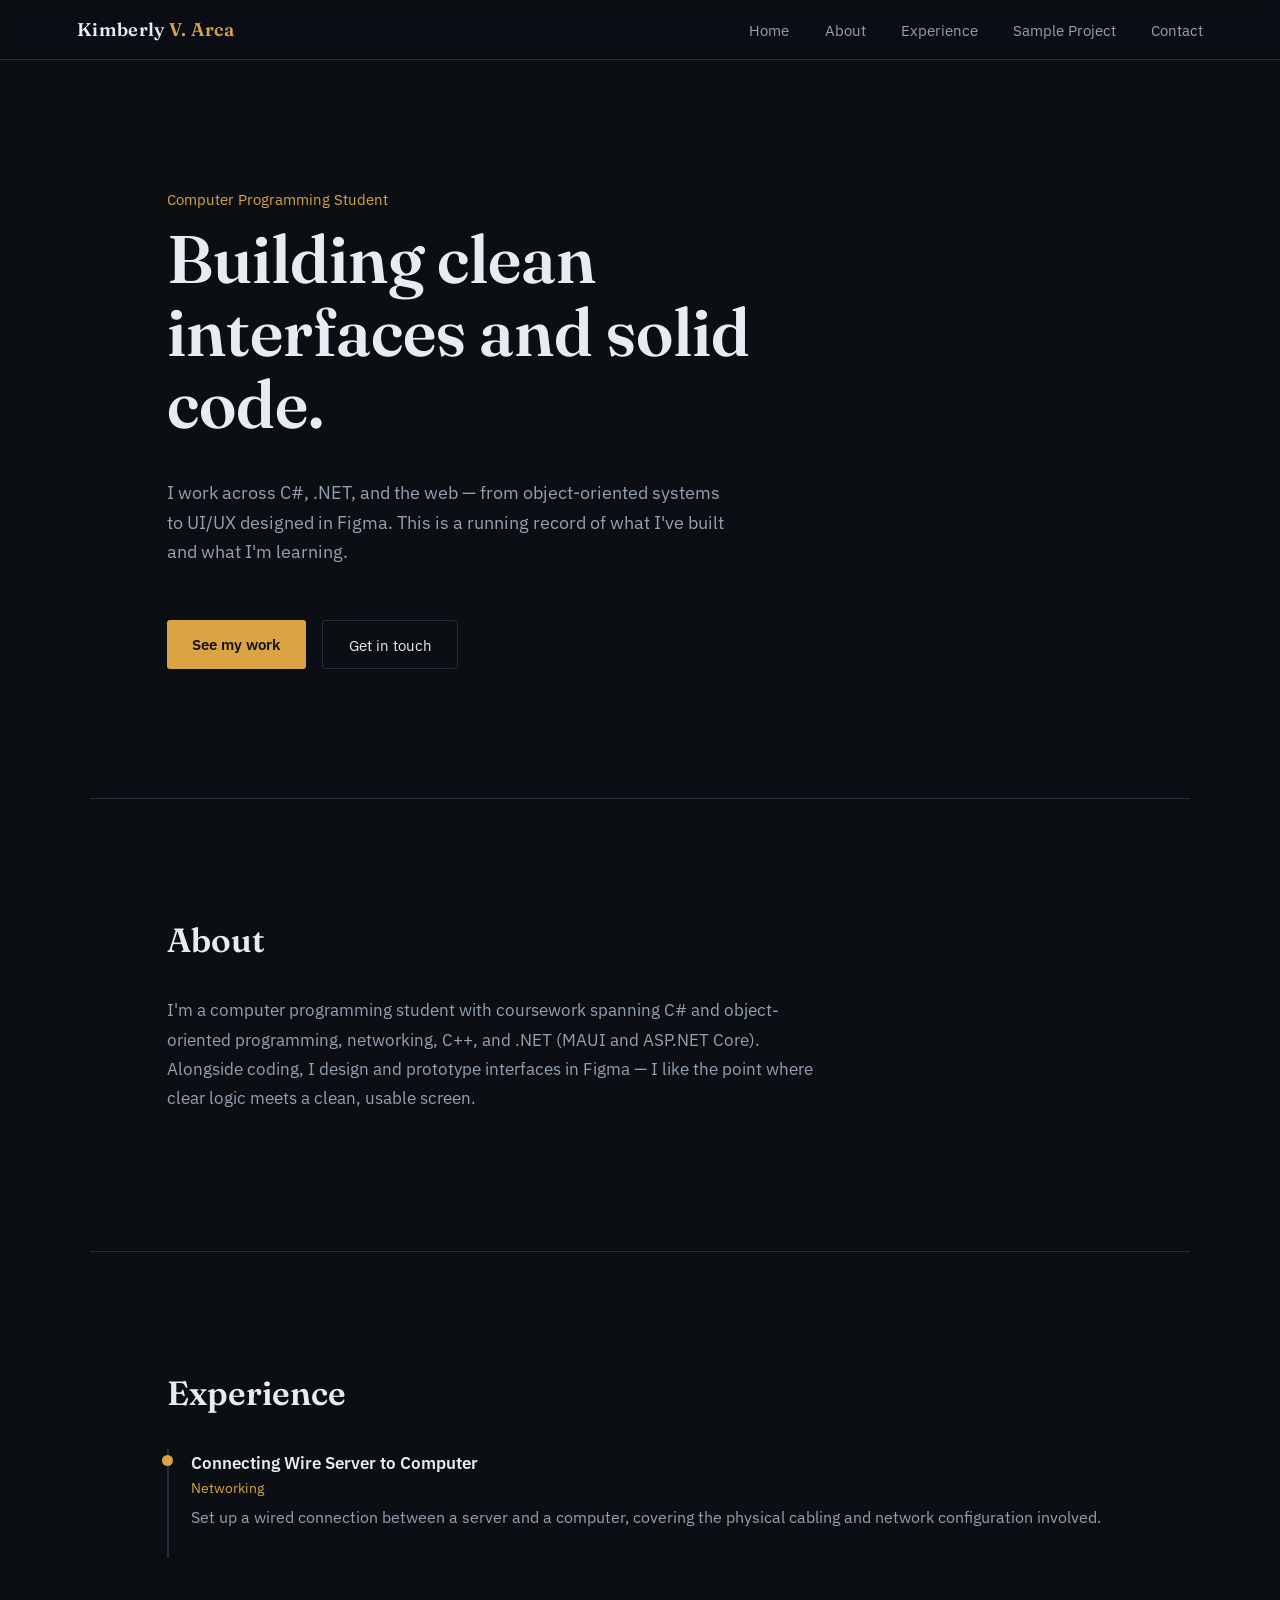
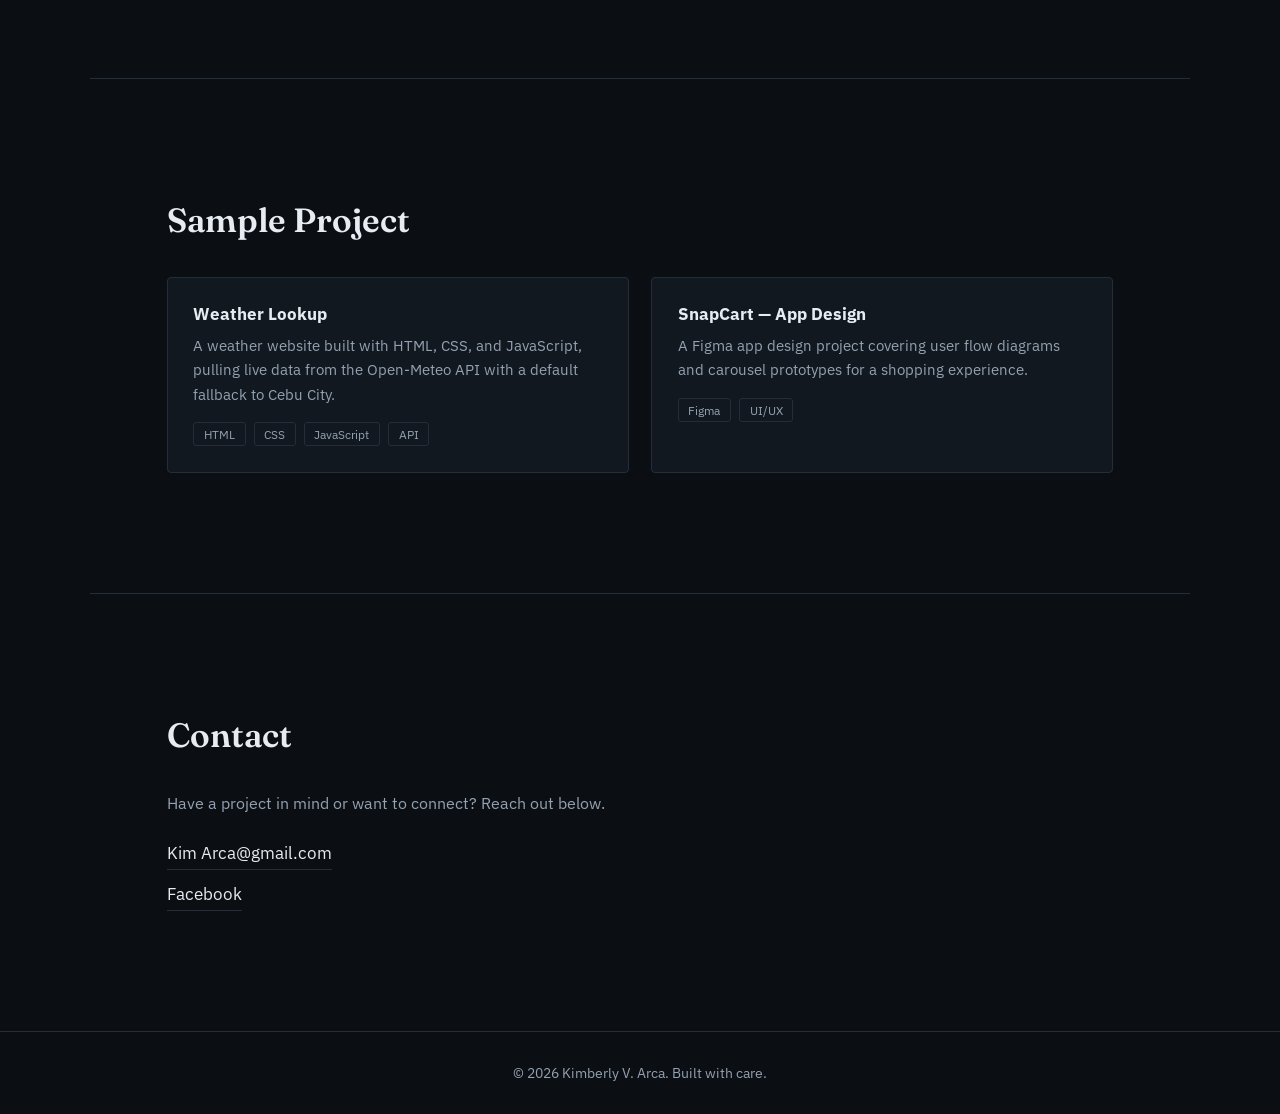
==== index.html @ ec8a4c41 "Rename Kim.html to index.html" ====
<!DOCTYPE html>
<html lang="en">
<head>
<meta charset="UTF-8">
<meta name="viewport" content="width=device-width, initial-scale=1, viewport-fit=cover">
<title>Kimberly V. Arca — Portfolio</title>
<link rel="preconnect" href="https://fonts.googleapis.com">
<link rel="preconnect" href="https://fonts.gstatic.com" crossorigin>
<link href="https://fonts.googleapis.com/css2?family=Fraunces:opsz,wght@9..144,400;9..144,600&family=IBM+Plex+Sans:wght@400;500;600&display=swap" rel="stylesheet">
<link rel="stylesheet" href="kim.css">
</head>
<body>

<header>
  <a href="#home" class="brand">Kimberly <span>V. Arca</span></a>
  <button class="menu-toggle" id="menuToggle" aria-expanded="false" aria-controls="mainNav">Menu</button>
  <nav id="mainNav">
    <a href="#home">Home</a>
    <a href="#about">About</a>
    <a href="#experience">Experience</a>
    <a href="#projects">Sample Project</a>
    <a href="#contact">Contact</a>
  </nav>
</header>

<section id="home">
  <div class="eyebrow">Computer Programming Student</div>
  <h1>Building clean interfaces and solid code.</h1>
  <p>I work across C#, .NET, and the web — from object-oriented systems to UI/UX designed in Figma. This is a running record of what I've built and what I'm learning.</p>
  <div class="cta-row">
    <a href="#projects" class="btn btn-primary">See my work</a>
    <a href="#contact" class="btn btn-ghost">Get in touch</a>
  </div>
</section>

<section id="about">
  <h2>About</h2>
  <p>I'm a computer programming student with coursework spanning C# and object-oriented programming, networking, C++, and .NET (MAUI and ASP.NET Core). Alongside coding, I design and prototype interfaces in Figma — I like the point where clear logic meets a clean, usable screen.</p>
</section>

<section id="experience">
  <h2>Experience</h2>
  <div class="exp-item">
    <h3>Connecting Wire Server to Computer</h3>
    <div class="meta">Networking</div>
    <p>Set up a wired connection between a server and a computer, covering the physical cabling and network configuration involved.</p>
  </div>
</section>

<section id="projects">
  <h2>Sample Project</h2>
  <div class="proj-grid">
    <div class="proj-card">
      <h3>Weather Lookup</h3>
      <p>A weather website built with HTML, CSS, and JavaScript, pulling live data from the Open-Meteo API with a default fallback to Cebu City.</p>
      <div class="proj-tags"><span>HTML</span><span>CSS</span><span>JavaScript</span><span>API</span></div>
    </div>
    <div class="proj-card">
      <h3>SnapCart — App Design</h3>
      <p>A Figma app design project covering user flow diagrams and carousel prototypes for a shopping experience.</p>
      <div class="proj-tags"><span>Figma</span><span>UI/UX</span></div>
    </div>
  </div>
</section>

<section id="contact">
  <h2>Contact</h2>
  <p>Have a project in mind or want to connect? Reach out below.</p>
  <div class="contact-links">
    <a href="mailto:jay@example.com">Kim Arca@gmail.com</a>
    <a href="https://www.facebook.com/profile.php?id=100093212272700" target="_blank" rel="noopener">Facebook</a>

  </div>
</section>

<footer>© 2026 Kimberly V. Arca. Built with care.</footer>

<script src="Kim.js"></script>
</body>
</html>
---- kim.css ----
:root{
  --bg:#0B0F14;
  --surface:#111820;
  --surface-2:#151E28;
  --line:#232E3A;
  --text:#E7ECF2;
  --text-dim:#93A1B0;
  --accent:#D9A441;
  box-sizing:border-box;
  padding-top:env(safe-area-inset-top,0px);
  padding-bottom:env(safe-area-inset-bottom,0px);
}
*{box-sizing:border-box;}
html{scroll-behavior:smooth;scroll-padding-top:76px;}
body{
  margin:0;background:var(--bg);color:var(--text);
  font-family:'IBM Plex Sans',system-ui,sans-serif;
  -webkit-font-smoothing:antialiased;
}
h1,h2,.brand{font-family:'Fraunces',Georgia,serif;}
a{color:inherit;text-decoration:none;}

header{
  position:sticky;top:env(safe-area-inset-top,0px);z-index:50;
  display:flex;align-items:center;justify-content:space-between;
  padding:18px 6vw;
  background:rgba(11,15,20,0.85);backdrop-filter:blur(10px);
  border-bottom:1px solid var(--line);
}
.brand{font-size:1.15rem;font-weight:600;letter-spacing:.02em;}
.brand span{color:var(--accent);}
nav{display:flex;gap:2.2rem;}
nav a{
  font-size:0.95rem;color:var(--text-dim);position:relative;
  transition:color .2s ease;
}
nav a:hover, nav a:focus-visible{color:var(--text);}
nav a::after{
  content:"";position:absolute;left:0;bottom:-6px;width:0;height:1px;
  background:var(--accent);transition:width .25s ease;
}
nav a:hover::after, nav a:focus-visible::after{width:100%;}
nav a:focus-visible{outline:2px solid var(--accent);outline-offset:4px;}
.menu-toggle{display:none;background:none;border:1px solid var(--line);color:var(--text);
  padding:8px 12px;border-radius:4px;font-size:1rem;}

section{padding:min(14vh,120px) 6vw;max-width:1100px;margin:0 auto;}
section + section{border-top:1px solid var(--line);}

#home{
  min-height:82vh;display:flex;flex-direction:column;justify-content:center;
  max-width:1100px;
}
#home .eyebrow{color:var(--accent);font-size:0.95rem;margin-bottom:0.9rem;}
#home h1{font-size:clamp(2.4rem,6vw,4.2rem);line-height:1.08;font-weight:600;
  max-width:14ch;margin:0 0 1.2rem;}
#home p{color:var(--text-dim);font-size:1.15rem;max-width:52ch;line-height:1.6;}
.cta-row{margin-top:2.2rem;display:flex;gap:1rem;flex-wrap:wrap;}
.btn{padding:0.85rem 1.6rem;border-radius:3px;font-size:0.95rem;}
.btn-primary{background:var(--accent);color:#141414;font-weight:600;}
.btn-ghost{border:1px solid var(--line);color:var(--text);}

h2{font-size:clamp(1.6rem,3vw,2.1rem);font-weight:600;margin:0 0 2.2rem;}

#about p{color:var(--text-dim);line-height:1.75;max-width:65ch;font-size:1.05rem;}

.exp-item{border-left:2px solid var(--line);padding:0.2rem 0 1.8rem 1.4rem;position:relative;}
.exp-item::before{content:"";position:absolute;left:-6.5px;top:6px;width:11px;height:11px;
  border-radius:50%;background:var(--accent);}
.exp-item h3{margin:0 0 0.3rem;font-size:1.05rem;font-weight:600;}
.exp-item .meta{color:var(--accent);font-size:0.85rem;margin-bottom:0.5rem;}
.exp-item p{color:var(--text-dim);margin:0;line-height:1.6;font-size:0.97rem;}

.proj-grid{display:grid;grid-template-columns:repeat(auto-fit,minmax(260px,1fr));gap:1.4rem;}
.proj-card{background:var(--surface);border:1px solid var(--line);padding:1.6rem;border-radius:4px;}
.proj-card h3{margin:0 0 0.5rem;font-size:1.05rem;}
.proj-card p{color:var(--text-dim);font-size:0.95rem;line-height:1.6;margin:0 0 1rem;}
.proj-tags{display:flex;gap:0.5rem;flex-wrap:wrap;}
.proj-tags span{font-size:0.78rem;color:var(--text-dim);border:1px solid var(--line);
  padding:0.2rem 0.6rem;border-radius:3px;}

#contact p{color:var(--text-dim);max-width:50ch;line-height:1.6;}
.contact-links{margin-top:1.6rem;display:flex;flex-direction:column;gap:0.8rem;}
.contact-links a{font-size:1.05rem;border-bottom:1px solid var(--line);padding-bottom:0.3rem;
  width:fit-content;}
.contact-links a:hover{border-color:var(--accent);color:var(--accent);}

footer{padding:2rem 6vw;color:var(--text-dim);font-size:0.85rem;text-align:center;
  border-top:1px solid var(--line);}

@media(max-width:720px){
  nav{position:fixed;top:64px;left:0;right:0;background:var(--bg);
    flex-direction:column;padding:1.4rem 6vw;gap:1.2rem;
    border-bottom:1px solid var(--line);transform:translateY(-130%);
    transition:transform .25s ease;}
  nav.open{transform:translateY(0);}
  .menu-toggle{display:block;}
}
@media (prefers-reduced-motion: reduce){
  html{scroll-behavior:auto;}
  *{transition:none !important;}
}
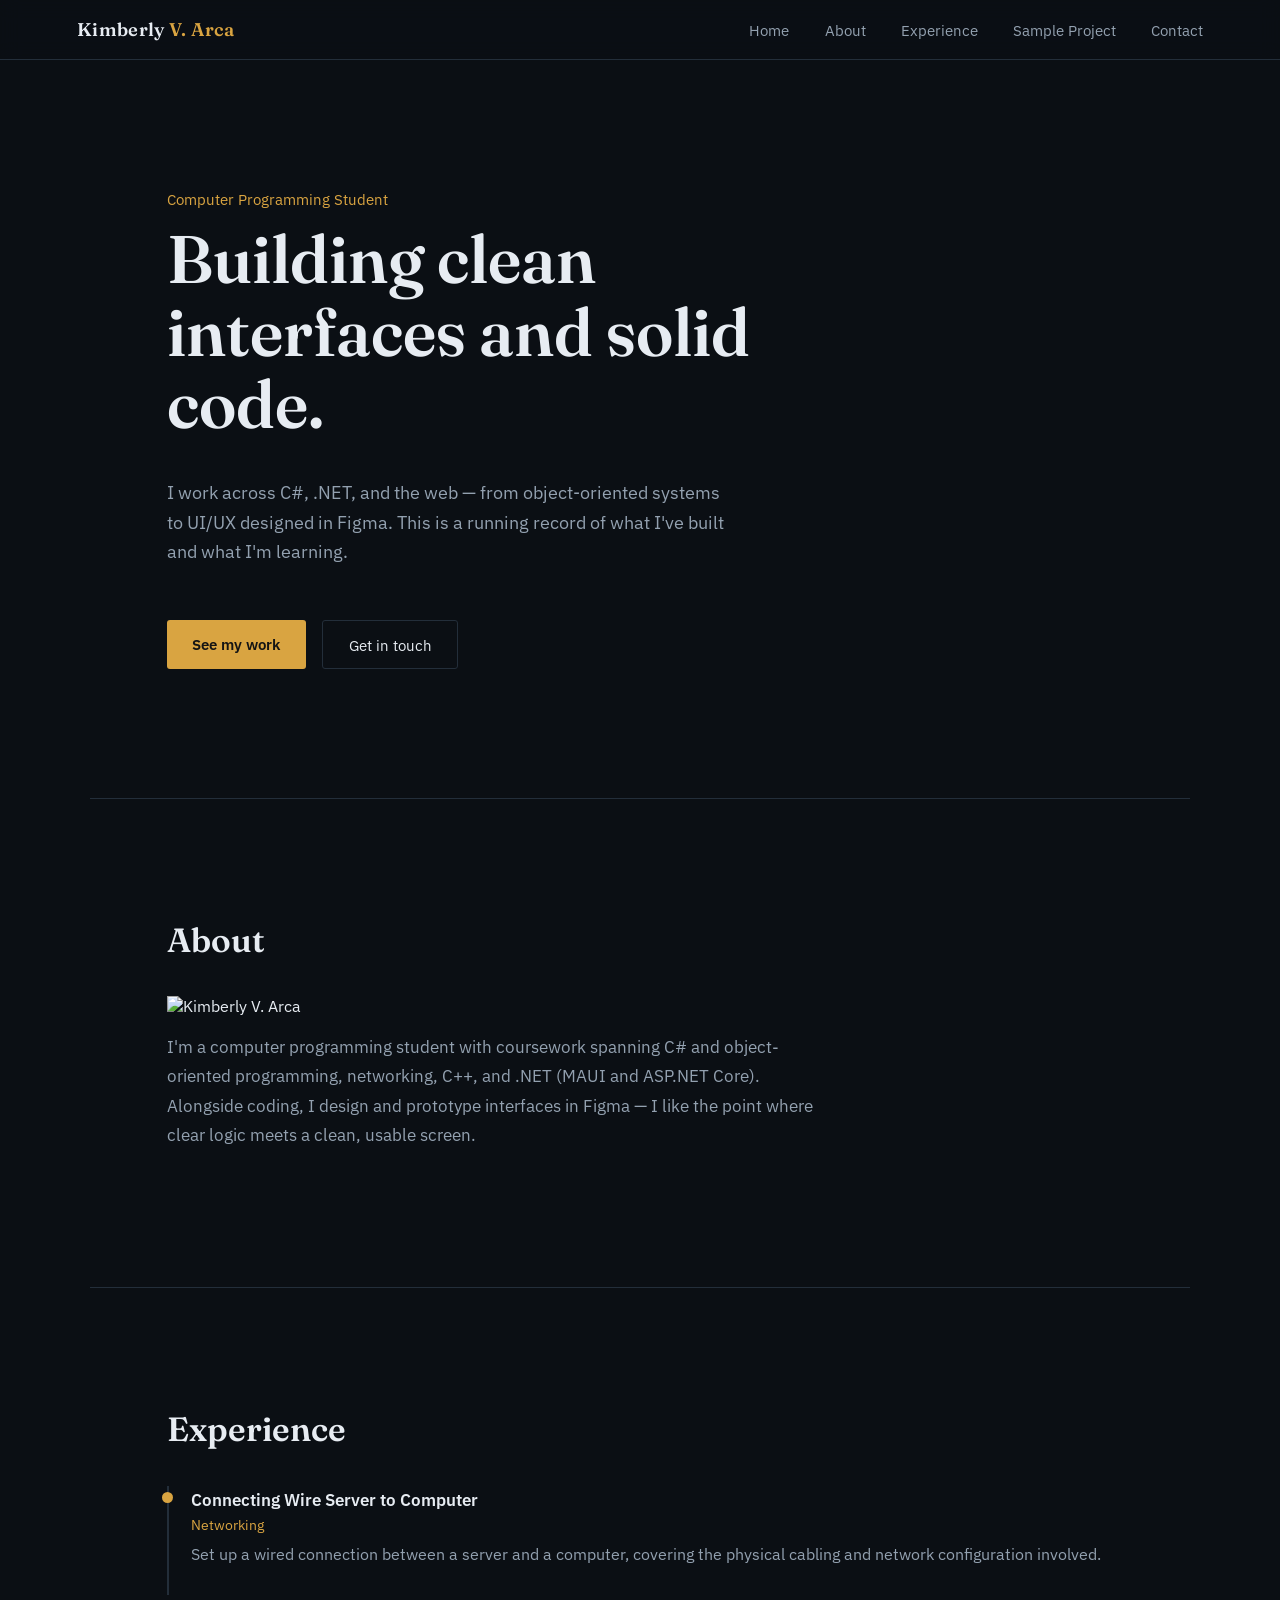
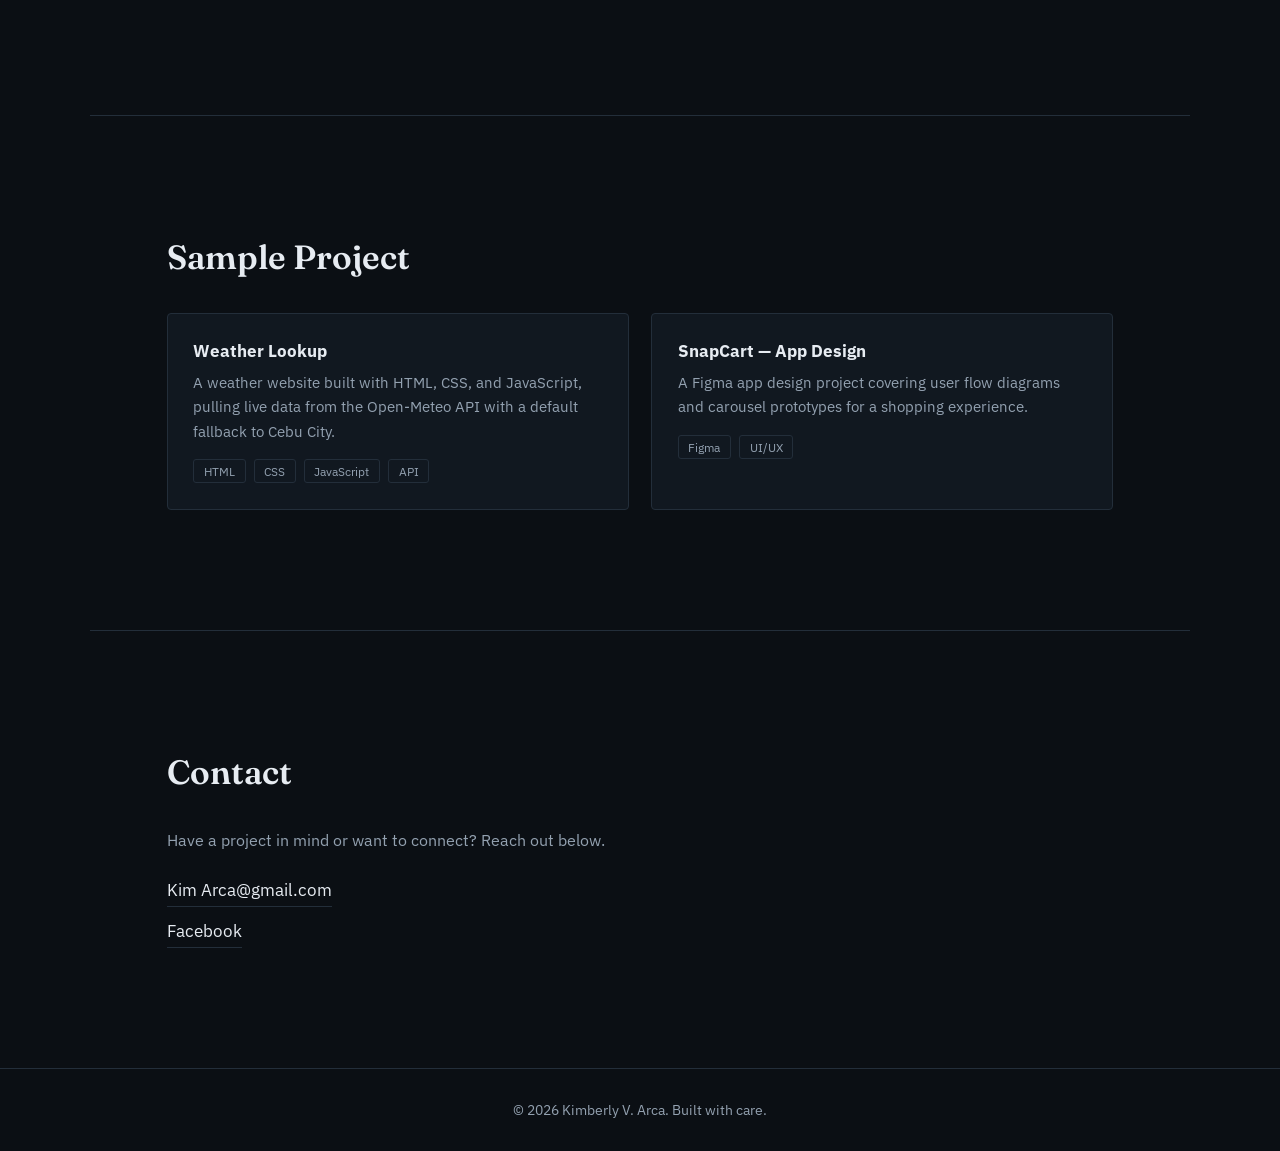
==== commit b1f6d8bd: "Update index.html" ====
--- a/index.html
+++ b/index.html
@@ -35,6 +35,7 @@
 
 <section id="about">
   <h2>About</h2>
+  <img src="Kim2.jpg" alt="Kimberly V. Arca" class="about-photo">
   <p>I'm a computer programming student with coursework spanning C# and object-oriented programming, networking, C++, and .NET (MAUI and ASP.NET Core). Alongside coding, I design and prototype interfaces in Figma — I like the point where clear logic meets a clean, usable screen.</p>
 </section>
 
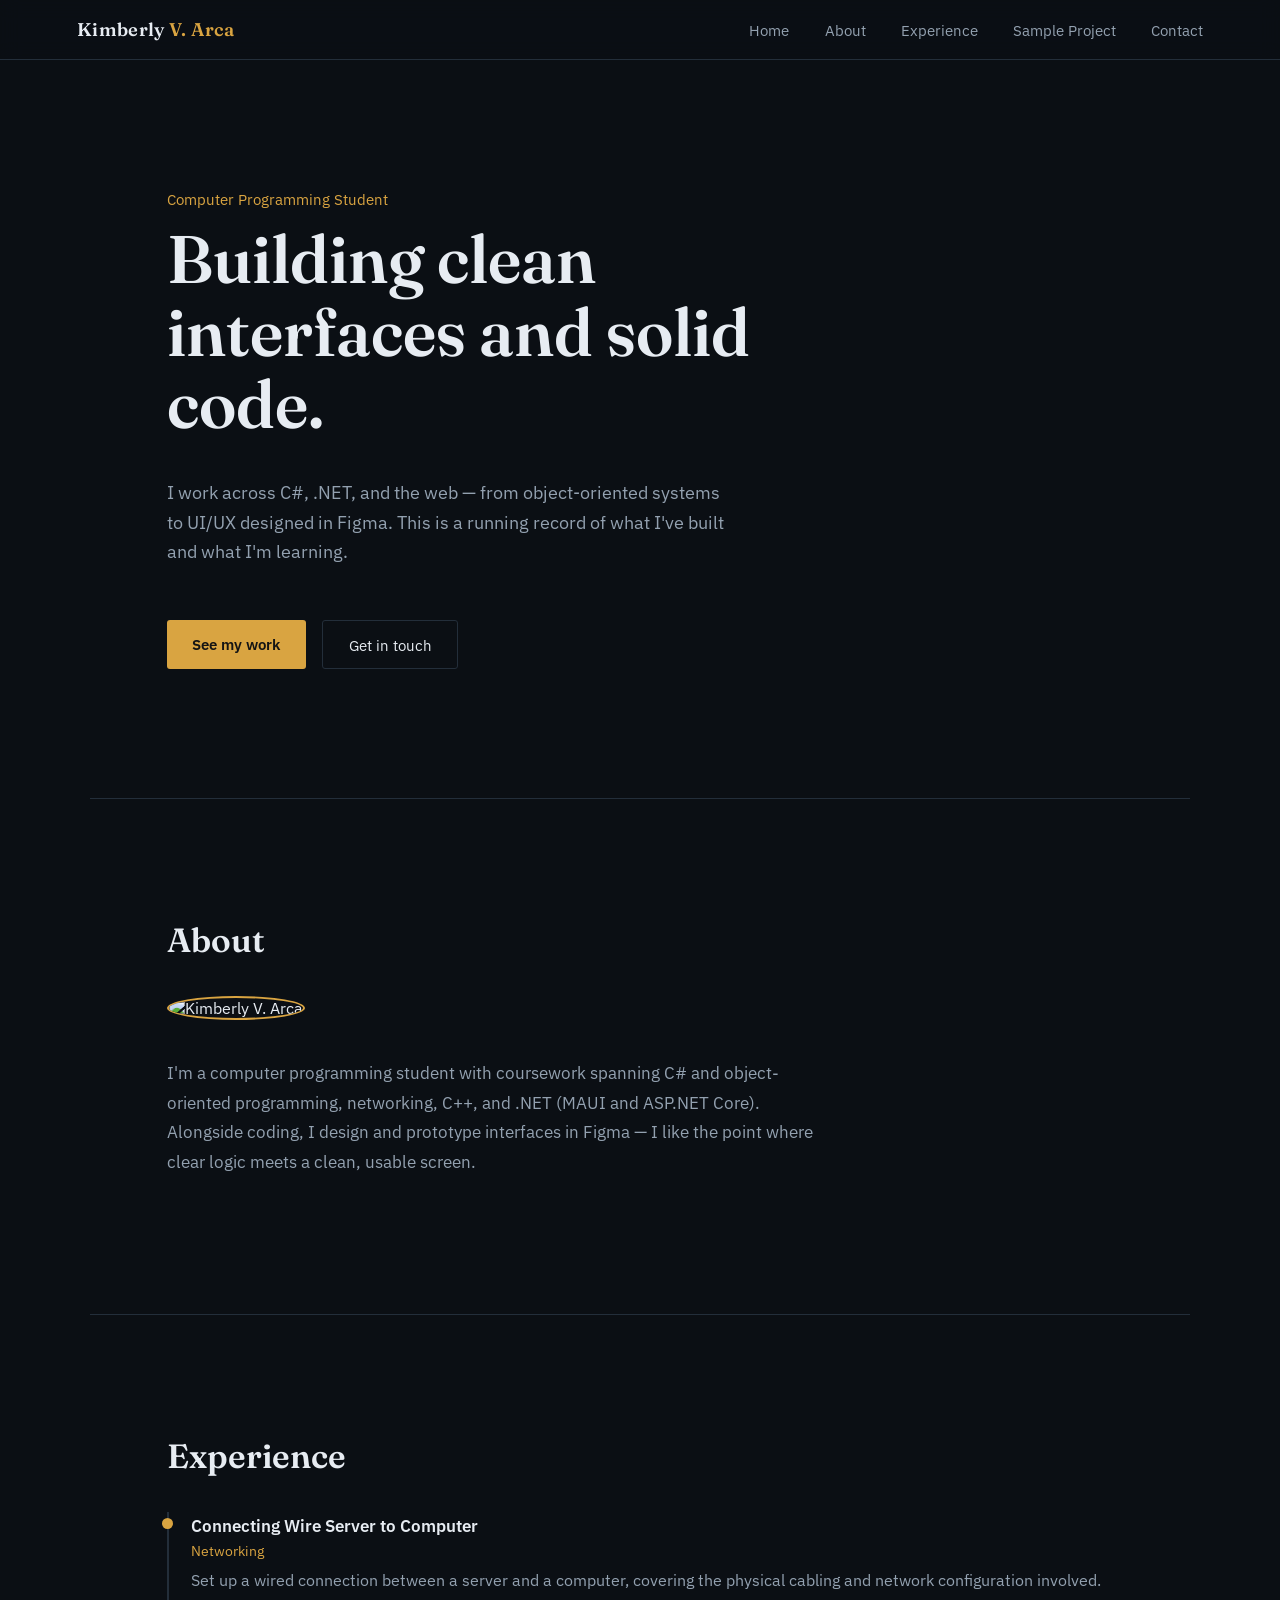
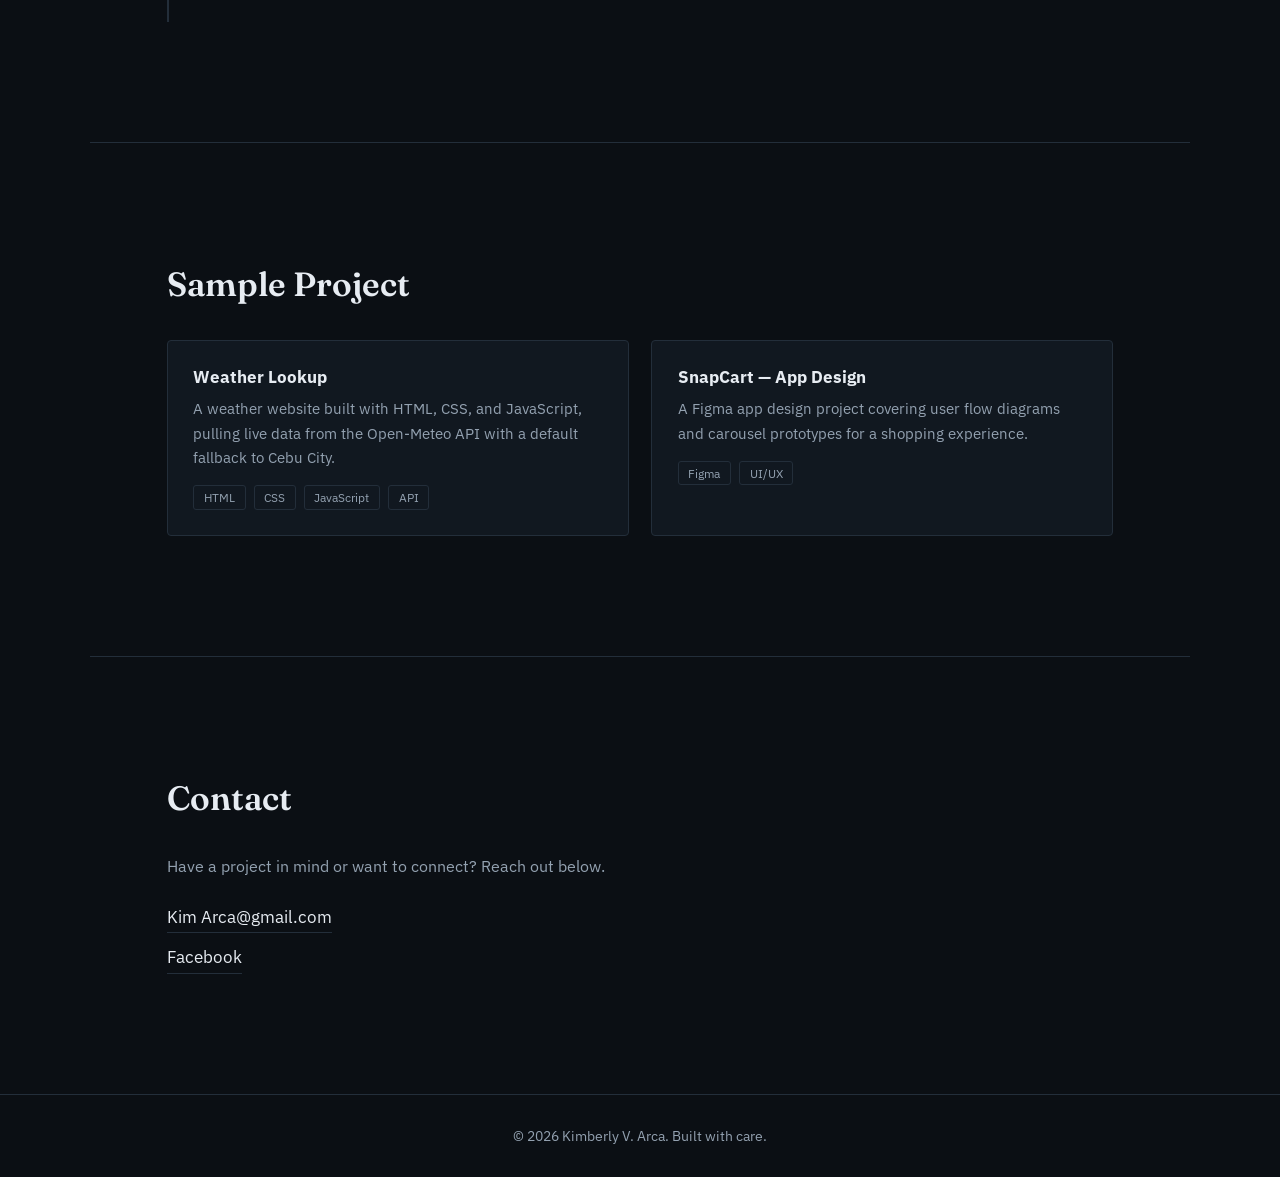
==== commit 466c978a: "Update index.html" ====
--- a/index.html
+++ b/index.html
@@ -35,7 +35,7 @@
 
 <section id="about">
   <h2>About</h2>
-  <img src="Kim2.jpg" alt="Kimberly V. Arca" class="about-photo">
+  <img src="Kim2.jpe" alt="Kimberly V. Arca" class="about-photo">
   <p>I'm a computer programming student with coursework spanning C# and object-oriented programming, networking, C++, and .NET (MAUI and ASP.NET Core). Alongside coding, I design and prototype interfaces in Figma — I like the point where clear logic meets a clean, usable screen.</p>
 </section>
 
--- a/kim.css
+++ b/kim.css
@@ -99,4 +99,12 @@
 @media (prefers-reduced-motion: reduce){
   html{scroll-behavior:auto;}
   *{transition:none !important;}
-}+}
+.about-photo{
+  width:140px;
+  height:140px;
+  object-fit:cover;
+  border-radius:50%;
+  border:2px solid var(--accent);
+  margin-bottom:1.4rem;
+}
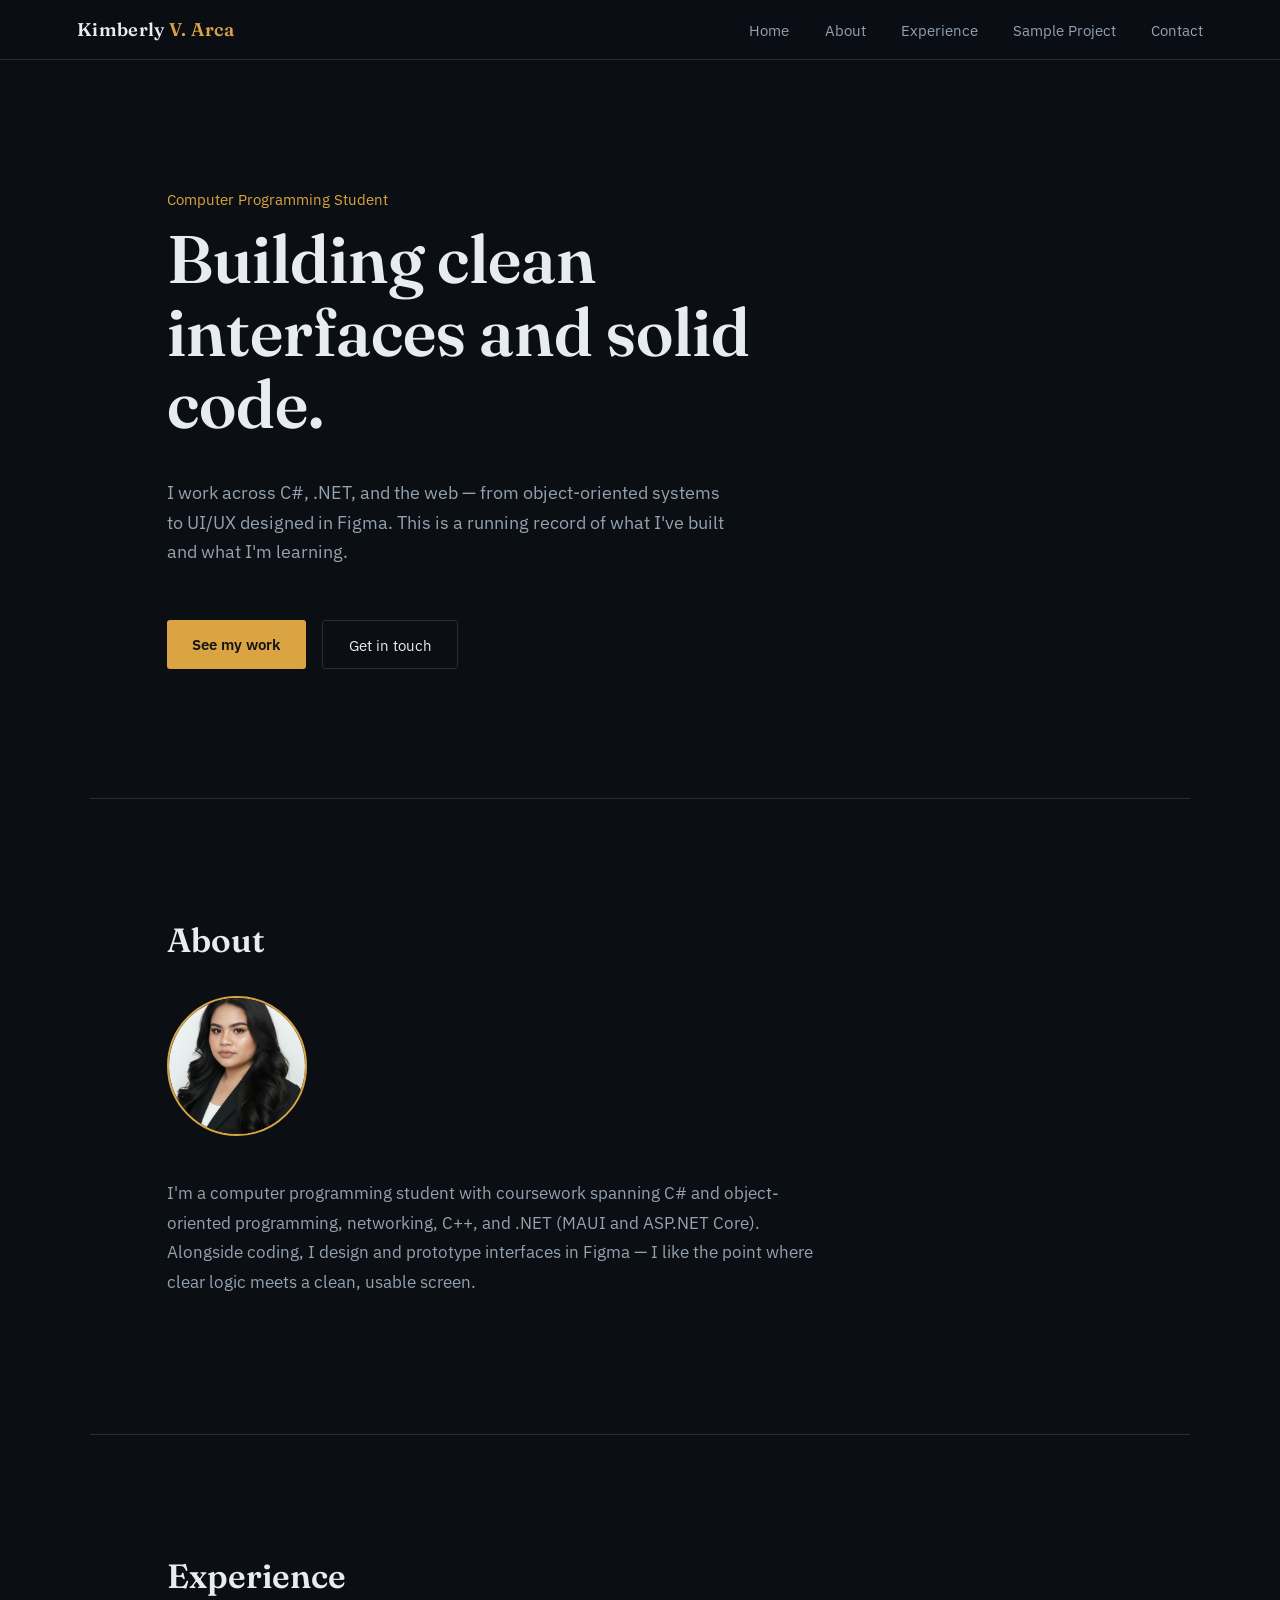
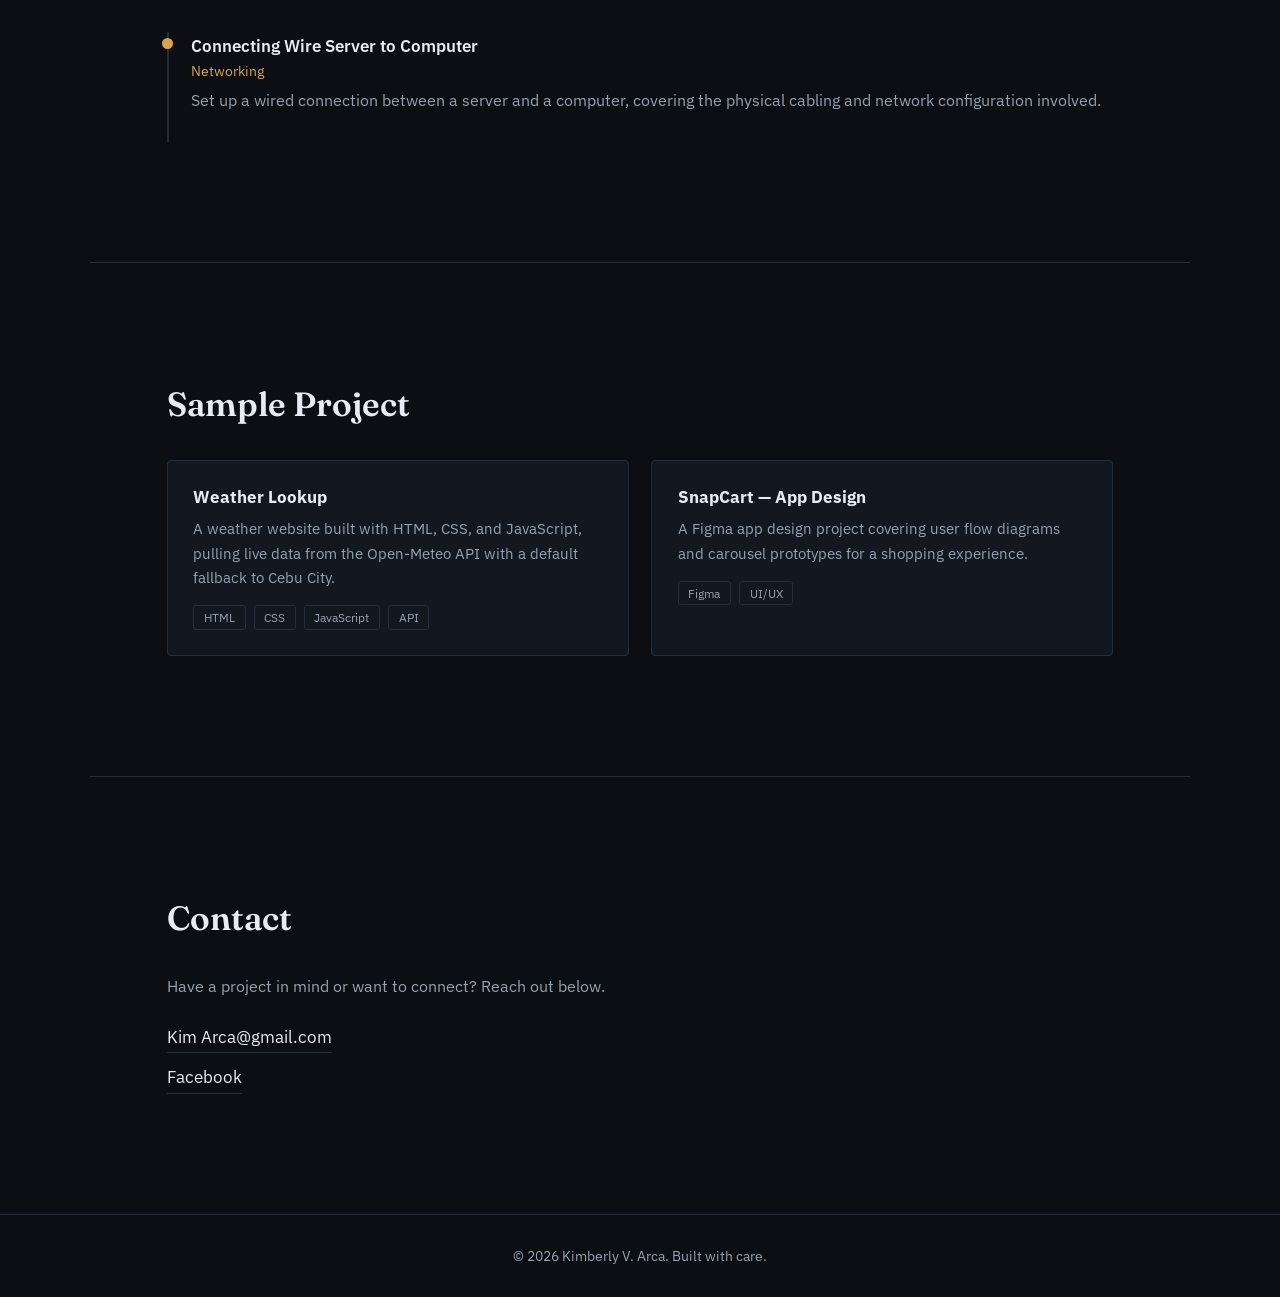
==== commit 101b7ed3: "Update index.html" ====
--- a/index.html
+++ b/index.html
@@ -35,7 +35,7 @@
 
 <section id="about">
   <h2>About</h2>
-  <img src="Kim2.jpe" alt="Kimberly V. Arca" class="about-photo">
+  <img src="kim2.jpe" alt="Kimberly V. Arca" class="about-photo">
   <p>I'm a computer programming student with coursework spanning C# and object-oriented programming, networking, C++, and .NET (MAUI and ASP.NET Core). Alongside coding, I design and prototype interfaces in Figma — I like the point where clear logic meets a clean, usable screen.</p>
 </section>
 
